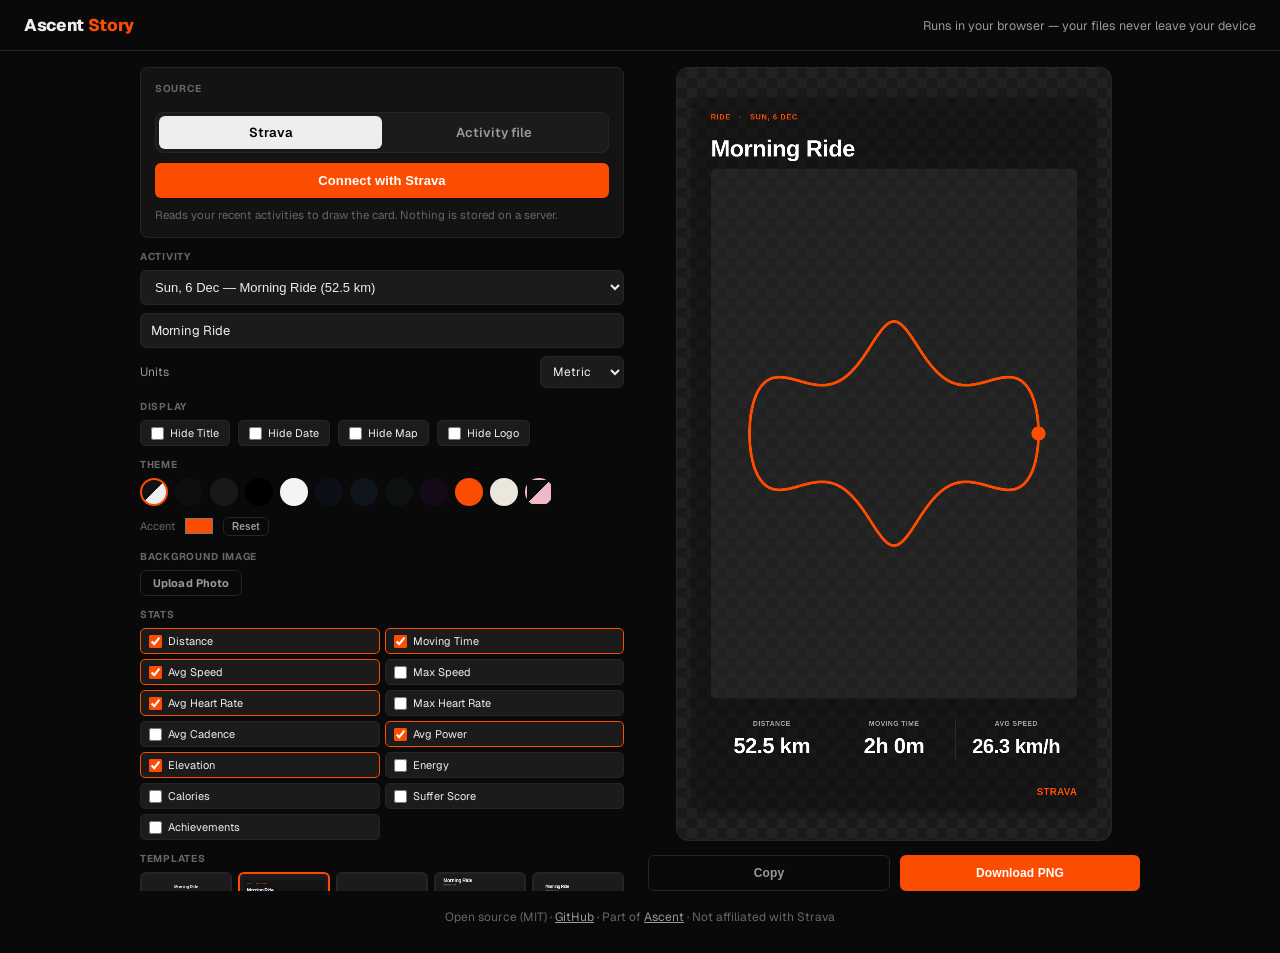
==== index.html @ eac6b44d "Ascent Story: the Ascent story card as a standalone app Pick a Strava activity or drop a GPX/FIT fil" ====
<!DOCTYPE html>
<html lang="en">
<head>
  <meta charset="UTF-8">
  <meta name="viewport" content="width=device-width, initial-scale=1.0">
  <title>Ascent Story</title>
  <meta name="description" content="Turn a Strava activity or a GPX/FIT file into a 1080×1920 story image. Runs in your browser.">
  <meta name="theme-color" content="#090909">
  <link rel="icon" href="/icon.svg" type="image/svg+xml">
  <link rel="preconnect" href="https://fonts.googleapis.com">
  <link rel="preconnect" href="https://fonts.gstatic.com" crossorigin>
  <link rel="stylesheet" href="https://fonts.googleapis.com/css2?family=Geist:wght@400;500;600;700;800&display=swap">
  <link rel="stylesheet" href="css/story.css">
  <link rel="stylesheet" href="css/style.css">
</head>
<body>

<header class="topbar">
  <div class="brand">Ascent <span>Story</span></div>
  <div class="tagline">Runs in your browser — your files never leave your device</div>
</header>

<div class="modal-overlay open page" id="storyModal">
  <div class="modal" style="max-width:1000px;">
    <div class="modal-body">
      <div class="modal-left">

        <div class="src">
          <div class="picker-label">Source</div>
          <div class="seg" role="tablist">
            <button type="button" class="seg-btn active" data-src="strava" role="tab">Strava</button>
            <button type="button" class="seg-btn" data-src="file" role="tab">Activity file</button>
          </div>
          <div class="src-pane" data-pane="strava">
            <button class="btn btn-primary" id="connectBtn">Connect with Strava</button>
            <div class="src-row" id="stravaRow" hidden>
              <button class="btn btn-primary" id="stravaBtn">Load my activities</button>
              <button class="btn btn-ghost" id="logoutBtn">Disconnect</button>
            </div>
            <p class="src-note">Reads your recent activities to draw the card. Nothing is stored on a server.</p>
          </div>
          <div class="src-pane" data-pane="file" hidden>
            <label class="drop" id="dropZone" for="fileInput">Drop a <b>.gpx</b> or <b>.fit</b> file, or click to choose</label>
            <input type="file" id="fileInput" class="vis-hidden" accept=".gpx,.fit" multiple>
            <p class="src-note">Files are read in your browser and never uploaded.</p>
          </div>
          <div class="status" id="status"></div>
          <div class="error" id="error" role="alert"></div>
        </div>

        <div>
          <div class="picker-label">Activity</div>
          <select id="activityPicker" style="width:100%;background:var(--surface2);color:var(--text);border:1px solid var(--border);border-radius:6px;padding:8px 10px;font-size:13px;"></select>
          <input type="text" id="actName" class="text-in" placeholder="Activity name" aria-label="Activity name" maxlength="80">
          <div class="unit-row"><span>Units</span><select id="unitToggle" aria-label="Units"><option value="km">Metric</option><option value="mi">Imperial</option></select></div>
        </div>

        <div>
          <div class="picker-label">Display</div>
          <div style="display:flex;gap:8px;flex-wrap:wrap;">
            <label style="display:flex;align-items:center;gap:6px;font-size:11px;cursor:pointer;padding:5px 10px;background:var(--surface2);border-radius:5px;border:1px solid var(--border);" id="lbl-hideTitle">
              <input type="checkbox" id="chk-hideTitle" style="accent-color:var(--orange);"> Hide Title
            </label>
            <label style="display:flex;align-items:center;gap:6px;font-size:11px;cursor:pointer;padding:5px 10px;background:var(--surface2);border-radius:5px;border:1px solid var(--border);" id="lbl-hideDate">
              <input type="checkbox" id="chk-hideDate" style="accent-color:var(--orange);"> Hide Date
            </label>
            <label style="display:flex;align-items:center;gap:6px;font-size:11px;cursor:pointer;padding:5px 10px;background:var(--surface2);border-radius:5px;border:1px solid var(--border);" id="lbl-hideRoute">
              <input type="checkbox" id="chk-hideRoute" style="accent-color:var(--orange);"> Hide Map
            </label>
            <label style="display:flex;align-items:center;gap:6px;font-size:11px;cursor:pointer;padding:5px 10px;background:var(--surface2);border-radius:5px;border:1px solid var(--border);" id="lbl-hideLogo">
              <input type="checkbox" id="chk-hideLogo" style="accent-color:var(--orange);"> Hide Logo
            </label>
          </div>
        </div>

        <div>
          <div class="picker-label">Theme</div>
          <div style="display:flex;gap:7px;flex-wrap:wrap;align-items:center;" id="schemePicker"></div>
          <div style="display:flex;align-items:center;gap:8px;margin-top:8px;">
            <span style="font-size:11px;color:var(--muted);">Accent</span>
            <input type="color" id="accentColorPicker" value="#FC4C02" style="width:32px;height:24px;border:none;border-radius:4px;cursor:pointer;background:none;padding:0;">
            <button class="btn btn-ghost" id="accentReset" style="font-size:10px;padding:3px 8px;">Reset</button>
          </div>
        </div>

        <div>
          <div class="picker-label">Background Image</div>
          <div style="display:flex;gap:8px;align-items:center;flex-wrap:wrap;">
            <label class="btn btn-ghost" id="bgUploadBtn" for="bgImageInput" style="font-size:11px;padding:5px 12px;cursor:pointer;">Upload Photo</label>
            <input type="file" id="bgImageInput" accept="image/*" style="position:absolute;width:1px;height:1px;opacity:0;overflow:hidden;">
            <button class="btn btn-ghost" id="clearBgBtn" style="font-size:11px;padding:5px 10px;display:none">✕ Clear</button>
            <span id="bgImageName" style="font-size:11px;color:var(--muted);"></span>
          </div>
        </div>

        <div id="collageSettings" style="display:none">
          <div class="picker-label">Collage</div>
          <div style="display:flex;flex-direction:column;gap:12px;">
            <label style="font-size:11px;color:var(--muted);display:flex;flex-direction:column;gap:5px;">
              <span>Stickers to show: <b id="collageCountVal" style="color:var(--text);">30</b></span>
              <input type="range" id="collageCount" min="4" max="150" value="30" step="1" style="width:100%;accent-color:var(--orange);">
            </label>
            <label style="font-size:11px;color:var(--muted);display:flex;flex-direction:column;gap:5px;">
              <span>Minimum distance: <b id="collageMinVal" style="color:var(--text);">30 km</b></span>
              <input type="range" id="collageMin" min="0" max="100" value="30" step="5" style="width:100%;accent-color:var(--orange);">
            </label>
            <div style="font-size:10.5px;color:var(--muted);line-height:1.5;">Longest rides show first. Drag the dashed <b>“keep clear”</b> box on the preview to set where stickers won’t go.</div>
          </div>
        </div>

        <div>
          <div class="picker-label">Stats</div>
          <div style="display:grid;grid-template-columns:repeat(2,minmax(0,1fr));gap:5px;" id="statToggles"></div>
        </div>

        <div>
          <div class="picker-label">Templates</div>
          <div class="layout-grid" id="layoutPicker"></div>
        </div>
      </div>

      <div class="story-right">
        <div class="story-preview">
          <canvas id="storyCanvas" width="1080" height="1920"></canvas>
        </div>
        <div class="story-editor" id="storyHint" style="display:none">
          <div class="story-toolbar" id="customToolbar">
            <button type="button" data-act="smaller" title="Smaller">A−</button>
            <button type="button" data-act="bigger" title="Bigger">A+</button>
            <button type="button" data-act="fliph" title="Flip route horizontally">⇋</button>
            <button type="button" data-act="flipv" title="Flip route vertically">⇅</button>
            <button type="button" data-act="hide" title="Hide selected">Hide</button>
            <button type="button" data-act="resetone" title="Reset selected">Reset</button>
            <button type="button" class="btn btn-ghost" id="customReset" style="font-size:11px;padding:4px 10px;margin-left:auto;">Reset all</button>
          </div>
          <span class="story-hinttext">Tap an element to select it. Drag to move (snaps to centre &amp; edges) · drag the corner handles, scroll, or A−/A+ to resize.</span>
        </div>
        <div class="modal-actions">
          <button class="btn btn-ghost" id="copyBtn">Copy</button>
          <button class="btn btn-primary" id="shareStoryBtn" style="display:none">Share</button>
          <button class="btn btn-primary" id="downloadBtn">Download PNG</button>
        </div>
      </div>
    </div>
  </div>
</div>


<script src="js/utils.js"></script>
<script src="js/story-core.js"></script>
<script src="js/story-draw.js"></script>
<script src="js/story-layouts.js"></script>
<script src="js/story-ui.js"></script>
<script src="js/app.js"></script>
<footer class="foot">Open source (MIT) · <a href="https://github.com/doniwirawan/ascent-story">GitHub</a> · Part of <a href="https://ascent-analytics.doniwirawan.xyz/">Ascent</a> · Not affiliated with Strava</footer>
</body>
</html>
---- css/story.css ----
/* ══════════════════════════════════════════
   STORY MODAL
══════════════════════════════════════════ */

.modal-overlay {
  display: none;
  position: fixed;
  inset: 0;
  background: rgba(0, 0, 0, .88);
  z-index: 10000000; /* above the sidebar (9999999) so the modal isn't covered */
  align-items: center;
  justify-content: center;
  padding: 16px;
  backdrop-filter: blur(6px);
  -webkit-backdrop-filter: blur(6px);
}

.modal-overlay.open { display: flex; }

.modal {
  background: var(--surface);
  border: 1px solid var(--border);
  border-radius: 18px;
  padding: 22px;
  width: 100%;
  max-width: 860px;
  display: flex;
  flex-direction: column;
  gap: 14px;
  max-height: 95vh;
  max-height: 95dvh; /* dvh excludes the mobile address bar so content isn't cut off */
  overflow-y: auto;
  overflow-x: hidden;
  box-shadow: var(--shadow-md);
}

.modal-header {
  display: flex;
  justify-content: space-between;
  align-items: center;
  flex-shrink: 0;
  /* the whole .modal scrolls, so pin the header (and its ✕) to the top —
     negative margins bleed it over the modal padding so content can't show
     through above or beside it while scrolling */
  position: sticky;
  top: -22px; /* sticky pins to the padding box — pull up by the modal's padding so no content peeks above */
  z-index: 20;
  background: var(--surface);
  margin: -22px -22px 0;
  padding: 18px 22px 10px;
}

.modal-title { font-size: 14px; font-weight: 700; }

.modal-close {
  background: var(--surface2);
  border: 1px solid var(--border);
  color: var(--muted);
  font-size: 15px;
  cursor: pointer;
  width: 30px;
  height: 30px;
  border-radius: 50%;
  display: flex;
  align-items: center;
  justify-content: center;
  transition: background .15s, color .15s;
  line-height: 1;
}

.modal-close:hover { background: var(--surface3); color: var(--text); }

.modal-body {
  display: grid;
  grid-template-columns: minmax(0, 1fr) minmax(0, 1fr);
  gap: 16px;
  align-items: start;
}

/* let the story modal shrink to narrow viewports (flex-item min-width:auto
   would otherwise keep it as wide as its widest content) */
#storyModal .modal { min-width: 0; }

.modal-left { display: flex; flex-direction: column; gap: 12px; min-width: 0; }

.story-preview {
  width: 100%;
  aspect-ratio: 9/16;
  border-radius: 12px;
  overflow: hidden;
  background: repeating-conic-gradient(#222 0% 25%, #1a1a1a 0% 50%) 0 0/20px 20px;
  border: 1px solid var(--border);
}

.story-preview canvas { width: 100%; height: 100%; display: block; touch-action: none; }

.story-right { display: flex; flex-direction: column; gap: 10px; min-width: 0; }

/* Desktop: fixed header (close ✕) + fixed preview/actions on the right; only the
   options column on the left scrolls — so Download is always reachable. */
@media (min-width: 701px) {
  #storyModal .modal { overflow: hidden; }
  #storyModal .modal-body { flex: 1; min-height: 0; align-items: stretch; }
  #storyModal .modal-left { overflow-y: auto; min-height: 0; padding-right: 8px; }
  /* right column never scrolls — the preview shrinks to fill the space left
     over by the editor + action buttons */
  #storyModal .story-right { min-height: 0; overflow: hidden; }
  #storyModal .story-preview { flex: 1 1 0; min-height: 0; align-self: center; width: auto; height: auto; aspect-ratio: 9 / 16; margin: 0 auto; max-width: 100%; }
  #storyModal .story-editor { flex: 0 0 auto; }
  #storyModal .modal-actions { flex: 0 0 auto; padding-top: 4px; }
}
.story-editor {
  display: flex; flex-direction: column; gap: 8px;
  background: var(--surface2); border: 1px solid var(--border);
  border-radius: 8px; padding: 10px 12px;
}
.story-toolbar { display: flex; align-items: center; flex-wrap: wrap; gap: 6px; }
.story-toolbar button[data-act] {
  background: var(--surface3); border: 1px solid var(--border); color: var(--text);
  font-size: 13px; font-weight: 700; min-width: 38px; padding: 6px 10px;
  border-radius: 7px; cursor: pointer; transition: background .15s, border-color .15s;
}
.story-toolbar button[data-act]:hover { background: var(--orange); border-color: var(--orange); color: #fff; }
.story-toolbar button[data-act]:active { transform: scale(.95); }
.story-hinttext { font-size: 9px; color: var(--muted); line-height: 1.3; }

/* right-click menu for custom-layout elements */
.ctx-menu {
  display: none; position: fixed; z-index: 10000002;
  background: var(--surface); border: 1px solid var(--border);
  border-radius: 10px; padding: 5px; min-width: 150px;
  box-shadow: var(--shadow-md);
}
.ctx-menu button {
  display: block; width: 100%; text-align: left;
  background: none; border: none; color: var(--text);
  font-size: 13px; padding: 8px 12px; border-radius: 6px; cursor: pointer;
}
.ctx-menu button:hover { background: var(--surface3); }

.modal-actions { display: flex; gap: 10px; flex-shrink: 0; }
.modal-actions button { flex: 1; padding: 10px; }

.picker-label {
  font-size: 10px;
  font-weight: 700;
  letter-spacing: .07em;
  text-transform: uppercase;
  color: var(--muted);
  margin-bottom: 7px;
}

.color-swatch {
  width: 30px;
  height: 30px;
  border-radius: 50%;
  cursor: pointer;
  border: 2px solid transparent;
  transition: transform .15s, border-color .15s, box-shadow .15s;
  flex-shrink: 0;
}

.color-swatch:hover { transform: scale(1.12); }
.color-swatch.active { border-color: var(--orange); transform: scale(1.12); box-shadow: 0 0 0 2px var(--orange-dim); }

.layout-grid {
  display: grid;
  grid-template-columns: repeat(5, minmax(0, 1fr));
  gap: 6px;
}

.layout-btn {
  background: var(--surface2);
  border: 2px solid var(--border);
  border-radius: 6px;
  cursor: pointer;
  padding: 0;
  overflow: hidden;
  display: flex;
  flex-direction: column;
  align-items: center;
  gap: 3px;
  padding-bottom: 5px;
  transition: border-color .15s;
}

.layout-btn:hover { border-color: var(--muted); }
.layout-btn.active { border-color: var(--orange); }
.layout-btn canvas { width: 100%; display: block; }

.layout-btn span {
  font-size: 9px;
  font-weight: 700;
  letter-spacing: .04em;
  color: var(--muted);
  text-transform: uppercase;
}
---- css/style.css ----
/* Base tokens, reset and buttons (from Ascent), plus the start screen. */

:root {
  /* Brand */
  --orange: #FC4C02;
  --orange-dim: rgba(252, 76, 2, 0.09);
  --orange-mid: rgba(252, 76, 2, 0.35);
  --orange-glow: rgba(252, 76, 2, 0.14);

  /* Backgrounds */
  --bg: #090909;
  --surface: #131313;
  --surface2: #1b1b1b;
  --surface3: #222222;
  --surface4: #2b2b2b;

  /* Borders */
  --border: #252525;
  --border-hover: #353535;

  /* Text */
  --text: #eeeeee;
  --text-2: #999999;
  --text-3: #555555;
  --muted: #666666;
  --dim: #3a3a3a;

  /* Structure */
  --radius: 14px;
  --radius-sm: 8px;
  --radius-xs: 6px;
  --sidebar-w: 232px;
  --nav-h: 58px;

  /* Shadows */
  --shadow-sm: 0 1px 3px rgba(0, 0, 0, .6), 0 1px 2px rgba(0, 0, 0, .4);
  --shadow-md: 0 4px 16px rgba(0, 0, 0, .6), 0 2px 6px rgba(0, 0, 0, .3);
  --shadow-orange: 0 0 0 1px var(--orange-mid), 0 4px 20px var(--orange-glow);
}

*,
*::before,
*::after {
  margin: 0;
  padding: 0;
  box-sizing: border-box;
}

body {
  font-family: -apple-system, BlinkMacSystemFont, 'Inter', 'Segoe UI', sans-serif;
  background: var(--bg);
  color: var(--text);
  min-height: 100vh;
  -webkit-font-smoothing: antialiased;
  -moz-osx-font-smoothing: grayscale;
}

.btn {
  border: none;
  padding: 7px 16px;
  border-radius: var(--radius-xs);
  font-size: 12px;
  font-weight: 700;
  cursor: pointer;
  transition: opacity .15s, background .15s, border-color .15s, color .15s;
  letter-spacing: .01em;
  white-space: nowrap;
}

.btn-primary { background: var(--orange); color: #fff; }
.btn-primary:hover { opacity: .85; }
.btn-primary:disabled { opacity: .3; cursor: not-allowed; }

.btn-ghost {
  background: transparent;
  border: 1px solid var(--border);
  color: var(--text-2);
}

.btn-ghost:hover {
  border-color: var(--orange);
  color: var(--orange);
  background: var(--orange-dim);
}

/* ── page shell ── */
body { font-family: 'Geist', -apple-system, BlinkMacSystemFont, 'Segoe UI', sans-serif; background: var(--bg); }
.topbar { display: flex; align-items: center; justify-content: space-between; gap: 12px; padding: 14px 24px; border-bottom: 1px solid var(--border); }
.brand { font-weight: 800; font-size: 17px; letter-spacing: -.02em; }
.brand span { color: var(--orange); }
.tagline { color: var(--text-2); font-size: 12.5px; text-align: right; }
.foot { color: var(--muted); font-size: 12px; text-align: center; padding: 18px 16px 28px; }
.foot a { color: var(--text-2); }

/* the story editor is the page itself, not an overlay: controls scroll on the
   left, the preview and Download stay in view on the right */
#storyModal.page { position: static; display: block; background: none; padding: 16px 24px 0; backdrop-filter: none; -webkit-backdrop-filter: none; z-index: auto; }
#storyModal.page .modal { max-width: 1240px; margin: 0 auto; height: calc(100vh - 76px); height: calc(100dvh - 76px); max-height: none; background: none; border: none; box-shadow: none; border-radius: 0; padding: 0; }

/* source tabs */
.src { display: flex; flex-direction: column; gap: 10px; padding: 14px; border: 1px solid var(--border); border-radius: var(--radius-sm); background: var(--surface); }
.seg { display: grid; grid-template-columns: 1fr 1fr; background: var(--surface2); border: 1px solid var(--border); border-radius: 8px; padding: 3px; }
.seg-btn { background: none; border: none; color: var(--text-2); font: inherit; font-size: 13px; font-weight: 600; padding: 8px; border-radius: 6px; cursor: pointer; }
.seg-btn.active { background: var(--text); color: #000; }
.src-pane { display: flex; flex-direction: column; gap: 8px; }
.src-row { display: flex; gap: 8px; flex-wrap: wrap; }
.src-pane .btn { font-size: 13px; padding: 10px 16px; }
.src-note { color: var(--muted); font-size: 11.5px; line-height: 1.5; }
.drop { display: block; border: 1.5px dashed var(--border-hover); border-radius: var(--radius-sm); padding: 22px 12px; text-align: center; color: var(--text-2); font-size: 13px; cursor: pointer; transition: border-color .15s, background .15s; }
.drop:hover, .drop.over { border-color: var(--orange); background: var(--orange-dim); color: var(--text); }
.drop b { color: var(--orange); }
.status { color: var(--text-2); font-size: 12px; }
.status:empty, .error:empty { display: none; }
.error { color: #f87171; font-size: 12px; }
.text-in { width: 100%; margin-top: 8px; background: var(--surface2); color: var(--text); border: 1px solid var(--border); border-radius: 6px; padding: 8px 10px; font: inherit; font-size: 13px; }
.text-in:focus, .unit-row select:focus { outline: none; border-color: var(--orange); }
.unit-row { display: flex; align-items: center; justify-content: space-between; margin-top: 8px; font-size: 12px; color: var(--text-2); }
.unit-row select { background: var(--surface2); color: var(--text); border: 1px solid var(--border); border-radius: 6px; padding: 6px 8px; font: inherit; font-size: 12px; }
.vis-hidden { position: absolute; width: 1px; height: 1px; opacity: 0; overflow: hidden; }
[hidden] { display: none !important; }
@media (max-width: 700px) {
  .topbar { padding: 12px 16px; }
  .tagline { display: none; }
  #storyModal.page { padding: 12px 16px 0; }
  #storyModal.page .modal { height: auto; overflow: visible; }
  #storyModal.page .story-right { position: sticky; top: 0; z-index: 2; background: var(--bg); padding: 8px 0; }
}

/* ── story modal on phones (from Ascent responsive.css) ── */
@media (max-width: 700px) {
  .modal-overlay { padding: 0; align-items: flex-end; }

  .modal {
    border-radius: 18px 18px 0 0;
    max-height: 95vh;
    max-height: 92dvh; /* dvh keeps the action buttons on-screen above the address bar */
    padding: 14px 12px 20px;
  }

  /* sticky header sized to the mobile modal padding, with a bigger,
     higher-contrast close button that stays visible while scrolling */
  .modal-header {
    top: -14px; /* match the mobile modal padding (see story.css note) */
    margin: -14px -12px 0;
    padding: 12px 12px 10px;
    box-shadow: 0 8px 14px -12px rgba(0, 0, 0, .8);
  }
  .modal-close {
    width: 40px;
    height: 40px;
    font-size: 18px;
    background: var(--surface3);
    color: var(--text);
  }

  /* the Story modal fills the screen on mobile — no empty space above it */
  #storyModal .modal {
    max-height: 100vh;
    max-height: 100dvh;
    height: 100dvh;
    border-radius: 0;
  }

  .modal-body { grid-template-columns: minmax(0, 1fr); gap: 12px; }

  /* preview on top so edits are visible while scrolling the controls */
  .story-right { order: -1; position: static; }
  .story-preview {
    height: 42vh !important;
    height: 42dvh !important;
    width: auto !important;
    aspect-ratio: 9/16;
    margin: 0 auto;
  }

  .layout-grid { grid-template-columns: repeat(5, minmax(0, 1fr)); }
  .color-swatch { width: 26px; height: 26px; }
  .modal-actions { flex-direction: row; }
  #statToggles { grid-template-columns: 1fr 1fr !important; }
}

@media (max-width: 420px) {
  .layout-grid { grid-template-columns: repeat(4, minmax(0, 1fr)); }
  .story-preview { height: 38vh !important; height: 38dvh !important; }
}
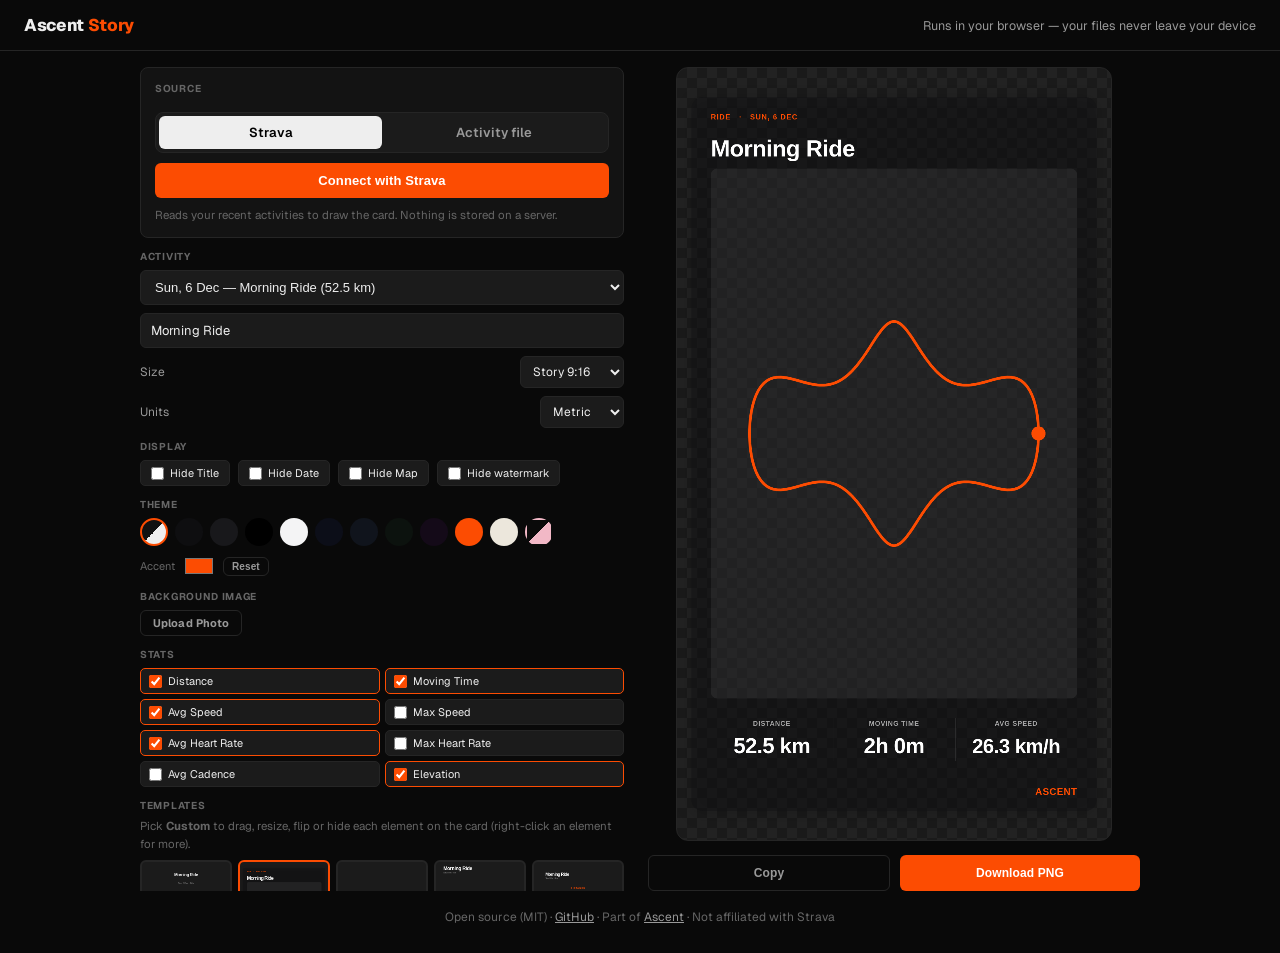
==== commit 775fc61d: "Image sizes, drop anywhere, analytics, cleaner cards for route files - Size picker: Story 9:16, Port" ====
--- a/index.html
+++ b/index.html
@@ -1,10 +1,18 @@
 <!DOCTYPE html>
 <html lang="en">
 <head>
+  <!-- Google tag (gtag.js) -->
+  <script async src="https://www.googletagmanager.com/gtag/js?id=G-Y4VRDE800Q"></script>
+  <script>
+    window.dataLayer = window.dataLayer || [];
+    function gtag(){dataLayer.push(arguments);}
+    gtag('js', new Date());
+    gtag('config', 'G-Y4VRDE800Q');
+  </script>
   <meta charset="UTF-8">
   <meta name="viewport" content="width=device-width, initial-scale=1.0">
   <title>Ascent Story</title>
-  <meta name="description" content="Turn a Strava activity or a GPX/FIT file into a 1080×1920 story image. Runs in your browser.">
+  <meta name="description" content="Turn any ride, run or hike into a share-ready Instagram story, post or square image. 35 templates — works with Strava, GPX and FIT, all in your browser.">
   <meta name="theme-color" content="#090909">
   <link rel="icon" href="/icon.svg" type="image/svg+xml">
   <link rel="preconnect" href="https://fonts.googleapis.com">
@@ -41,7 +49,7 @@
           </div>
           <div class="src-pane" data-pane="file" hidden>
             <label class="drop" id="dropZone" for="fileInput">Drop a <b>.gpx</b> or <b>.fit</b> file, or click to choose</label>
-            <input type="file" id="fileInput" class="vis-hidden" accept=".gpx,.fit" multiple>
+            <input type="file" id="fileInput" class="vis-hidden" accept=".gpx,.fit,application/gpx+xml,application/xml,text/xml,application/octet-stream" multiple>
             <p class="src-note">Files are read in your browser and never uploaded.</p>
           </div>
           <div class="status" id="status"></div>
@@ -52,6 +60,7 @@
           <div class="picker-label">Activity</div>
           <select id="activityPicker" style="width:100%;background:var(--surface2);color:var(--text);border:1px solid var(--border);border-radius:6px;padding:8px 10px;font-size:13px;"></select>
           <input type="text" id="actName" class="text-in" placeholder="Activity name" aria-label="Activity name" maxlength="80">
+          <div class="unit-row"><span>Size</span><select id="ratioPicker" aria-label="Image size"><option value="1920">Story 9:16</option><option value="1350">Portrait 4:5</option><option value="1080">Square 1:1</option></select></div>
           <div class="unit-row"><span>Units</span><select id="unitToggle" aria-label="Units"><option value="km">Metric</option><option value="mi">Imperial</option></select></div>
         </div>
 
@@ -68,7 +77,7 @@
               <input type="checkbox" id="chk-hideRoute" style="accent-color:var(--orange);"> Hide Map
             </label>
             <label style="display:flex;align-items:center;gap:6px;font-size:11px;cursor:pointer;padding:5px 10px;background:var(--surface2);border-radius:5px;border:1px solid var(--border);" id="lbl-hideLogo">
-              <input type="checkbox" id="chk-hideLogo" style="accent-color:var(--orange);"> Hide Logo
+              <input type="checkbox" id="chk-hideLogo" style="accent-color:var(--orange);"> Hide watermark
             </label>
           </div>
         </div>
@@ -115,6 +124,7 @@
 
         <div>
           <div class="picker-label">Templates</div>
+          <p class="src-note" style="margin:-2px 0 8px">Pick <b>Custom</b> to drag, resize, flip or hide each element on the card (right-click an element for more).</p>
           <div class="layout-grid" id="layoutPicker"></div>
         </div>
       </div>
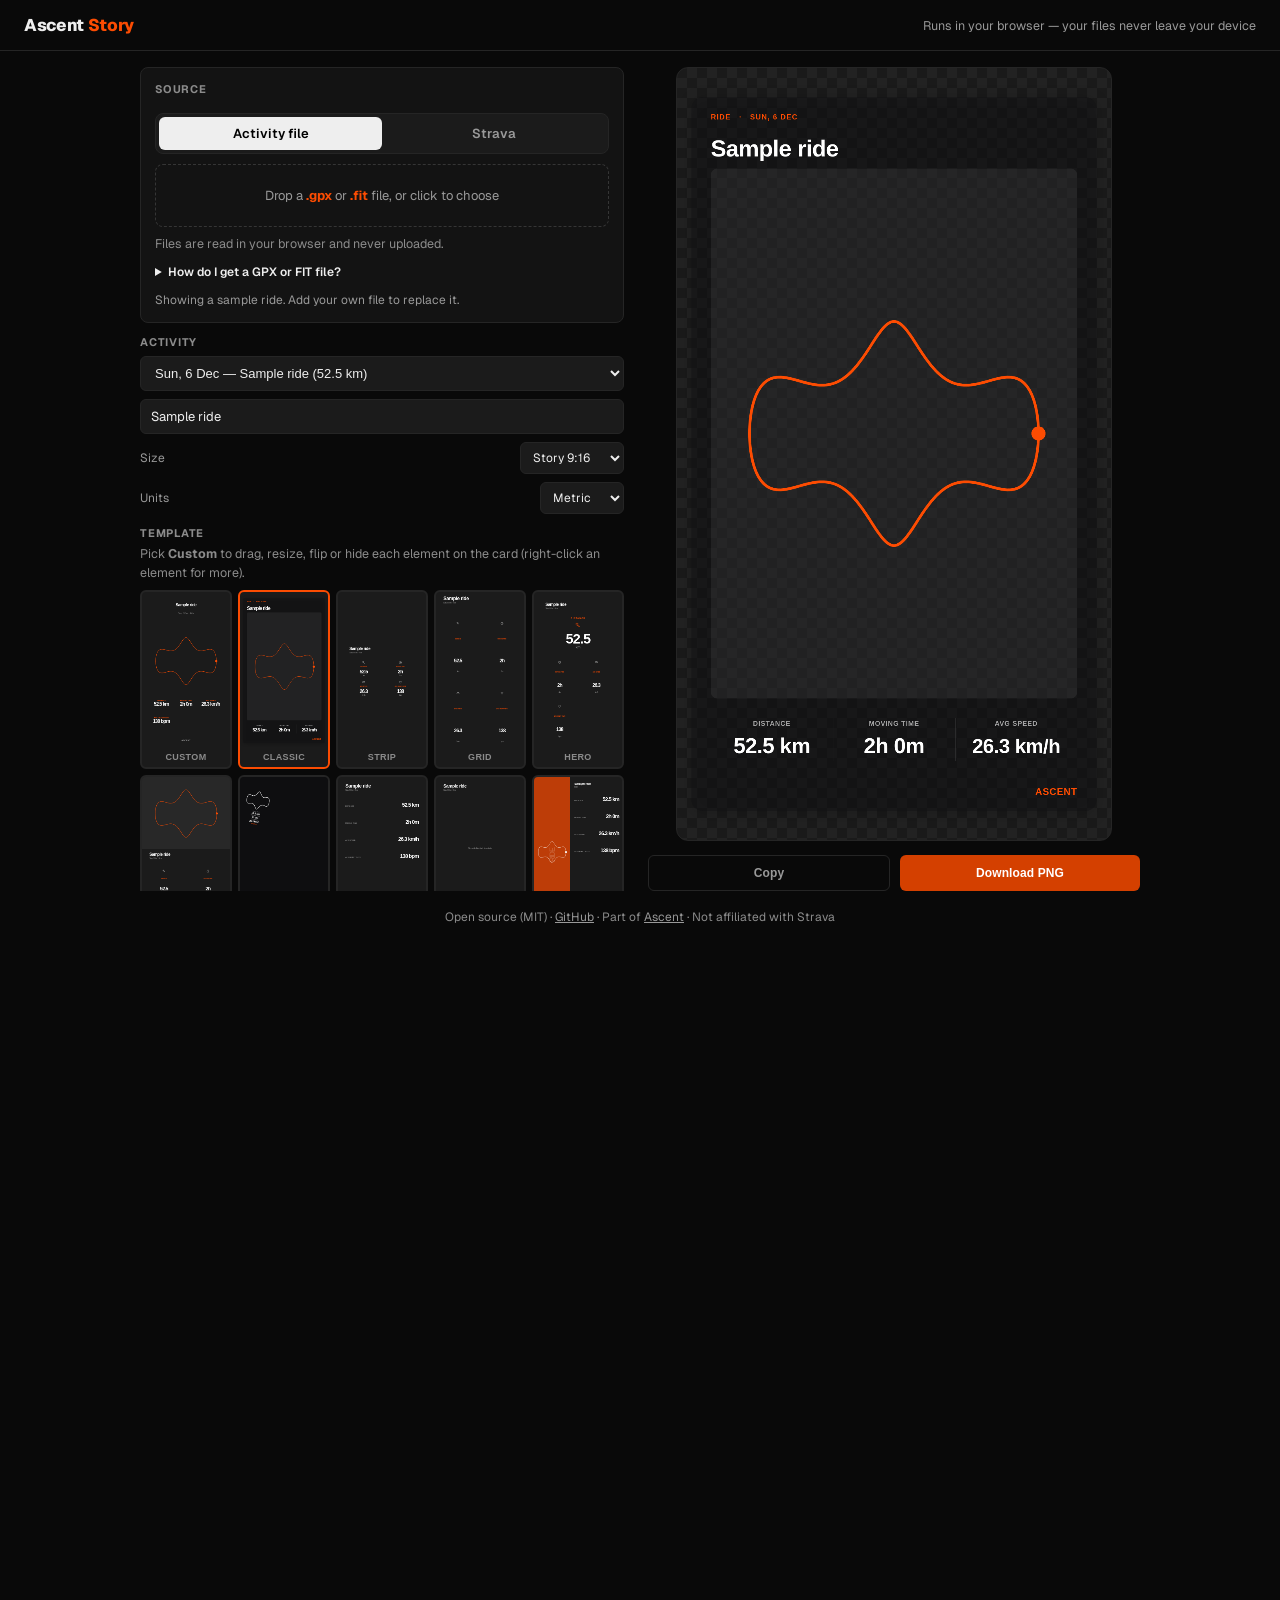
==== commit 26196e66: "8 new templates, templates up top, GPX help, share preview - Photo, Polaroid, Cover, Numbers, Climb," ====
--- a/index.html
+++ b/index.html
@@ -11,9 +11,19 @@
   </script>
   <meta charset="UTF-8">
   <meta name="viewport" content="width=device-width, initial-scale=1.0">
-  <title>Ascent Story</title>
-  <meta name="description" content="Turn any ride, run or hike into a share-ready Instagram story, post or square image. 35 templates — works with Strava, GPX and FIT, all in your browser.">
+  <title>Ascent Story — share-ready cards for your rides and runs</title>
+  <meta name="description" content="Turn any ride, run or hike into a share-ready Instagram story, post or square image. 43 templates — works with Strava, GPX and FIT, all in your browser.">
   <meta name="theme-color" content="#090909">
+  <link rel="canonical" href="https://story.doniwirawan.xyz/">
+  <meta property="og:type" content="website">
+  <meta property="og:url" content="https://story.doniwirawan.xyz/">
+  <meta property="og:title" content="Ascent Story — share-ready cards for your rides and runs">
+  <meta property="og:description" content="Turn any ride, run or hike into an Instagram story, post or square image. 43 templates, your own photos and stats. Works with Strava, GPX and FIT, all in your browser.">
+  <meta property="og:image" content="https://story.doniwirawan.xyz/og.png">
+  <meta property="og:image:width" content="1200">
+  <meta property="og:image:height" content="630">
+  <meta name="twitter:card" content="summary_large_image">
+  <meta name="twitter:image" content="https://story.doniwirawan.xyz/og.png">
   <link rel="icon" href="/icon.svg" type="image/svg+xml">
   <link rel="preconnect" href="https://fonts.googleapis.com">
   <link rel="preconnect" href="https://fonts.gstatic.com" crossorigin>
@@ -36,8 +46,8 @@
         <div class="src">
           <div class="picker-label">Source</div>
           <div class="seg" role="tablist">
-            <button type="button" class="seg-btn active" data-src="strava" role="tab">Strava</button>
-            <button type="button" class="seg-btn" data-src="file" role="tab">Activity file</button>
+            <button type="button" class="seg-btn active" data-src="file" role="tab">Activity file</button>
+            <button type="button" class="seg-btn" data-src="strava" role="tab">Strava</button>
           </div>
           <div class="src-pane" data-pane="strava">
             <button class="btn btn-primary" id="connectBtn">Connect with Strava</button>
@@ -46,11 +56,21 @@
               <button class="btn btn-ghost" id="logoutBtn">Disconnect</button>
             </div>
             <p class="src-note">Reads your recent activities to draw the card. Nothing is stored on a server.</p>
+            <p class="src-note">Strava only lets a few athletes connect to a new app until it has been reviewed. If connecting fails, export the activity as a GPX file and use the Activity file tab.</p>
           </div>
           <div class="src-pane" data-pane="file" hidden>
             <label class="drop" id="dropZone" for="fileInput">Drop a <b>.gpx</b> or <b>.fit</b> file, or click to choose</label>
             <input type="file" id="fileInput" class="vis-hidden" accept=".gpx,.fit,application/gpx+xml,application/xml,text/xml,application/octet-stream" multiple>
             <p class="src-note">Files are read in your browser and never uploaded.</p>
+            <details class="howto">
+              <summary>How do I get a GPX or FIT file?</summary>
+              <ul>
+                <li><b>Strava</b> (on a computer): open the activity, click <b>⋯</b> on the left, then <b>Export GPX</b>.</li>
+                <li><b>Strava app</b>: you can't export from the phone app; open strava.com in your phone's browser and use the steps above.</li>
+                <li><b>Garmin Connect</b>: open the activity, click the gear icon, then <b>Export to GPX</b> or <b>Export Original</b> (a FIT file).</li>
+                <li><b>Wahoo, Coros, Huawei, Komoot…</b>: look for <b>Export</b> or <b>Share → GPX</b> on the activity.</li>
+              </ul>
+            </details>
           </div>
           <div class="status" id="status"></div>
           <div class="error" id="error" role="alert"></div>
@@ -62,6 +82,12 @@
           <input type="text" id="actName" class="text-in" placeholder="Activity name" aria-label="Activity name" maxlength="80">
           <div class="unit-row"><span>Size</span><select id="ratioPicker" aria-label="Image size"><option value="1920">Story 9:16</option><option value="1350">Portrait 4:5</option><option value="1080">Square 1:1</option></select></div>
           <div class="unit-row"><span>Units</span><select id="unitToggle" aria-label="Units"><option value="km">Metric</option><option value="mi">Imperial</option></select></div>
+        </div>
+
+        <div>
+          <div class="picker-label">Template</div>
+          <p class="src-note" style="margin:-2px 0 8px">Pick <b>Custom</b> to drag, resize, flip or hide each element on the card (right-click an element for more).</p>
+          <div class="layout-grid" id="layoutPicker"></div>
         </div>
 
         <div>
@@ -122,11 +148,6 @@
           <div style="display:grid;grid-template-columns:repeat(2,minmax(0,1fr));gap:5px;" id="statToggles"></div>
         </div>
 
-        <div>
-          <div class="picker-label">Templates</div>
-          <p class="src-note" style="margin:-2px 0 8px">Pick <b>Custom</b> to drag, resize, flip or hide each element on the card (right-click an element for more).</p>
-          <div class="layout-grid" id="layoutPicker"></div>
-        </div>
       </div>
 
       <div class="story-right">
--- a/css/style.css
+++ b/css/style.css
@@ -84,6 +84,16 @@
 }
 
 /* ── page shell ── */
+/* AA contrast: hints on the dark surfaces, and white text on the primary button */
+:root { --muted: #8b8b8b; }
+.btn-primary { background: #d44000; }
+.btn-primary:hover { background: #b83800; opacity: 1; }
+/* readable small text */
+.picker-label { font-size: 11px; }
+.story-hinttext { font-size: 11px; }
+.story-toolbar button[data-act]:hover { background: #d44000; border-color: #d44000; }
+#accentReset { font-size: 11px !important; }
+#collageSettings div[style*="10.5px"] { font-size: 12px !important; }
 body { font-family: 'Geist', -apple-system, BlinkMacSystemFont, 'Segoe UI', sans-serif; background: var(--bg); }
 .topbar { display: flex; align-items: center; justify-content: space-between; gap: 12px; padding: 14px 24px; border-bottom: 1px solid var(--border); }
 .brand { font-weight: 800; font-size: 17px; letter-spacing: -.02em; }
@@ -96,6 +106,18 @@
    left, the preview and Download stay in view on the right */
 #storyModal.page { position: static; display: block; background: none; padding: 16px 24px 0; backdrop-filter: none; -webkit-backdrop-filter: none; z-index: auto; }
 #storyModal.page .modal { max-width: 1240px; margin: 0 auto; height: calc(100vh - 76px); height: calc(100dvh - 76px); max-height: none; background: none; border: none; box-shadow: none; border-radius: 0; padding: 0; }
+
+/* GPX / FIT export help */
+.howto { font-size: 12px; color: var(--text-2); }
+.howto summary { cursor: pointer; color: var(--text); font-weight: 600; padding: 2px 0; }
+.howto summary:hover { color: var(--orange); }
+.howto ul { margin: 8px 0 2px 18px; display: grid; gap: 6px; line-height: 1.5; }
+.howto b { color: var(--text); font-weight: 600; }
+
+/* themed browser surfaces */
+::selection { background: var(--orange-mid); color: #fff; }
+:focus-visible { outline: 2px solid var(--orange); outline-offset: 2px; }
+input, select { accent-color: var(--orange); }
 
 /* source tabs */
 .src { display: flex; flex-direction: column; gap: 10px; padding: 14px; border: 1px solid var(--border); border-radius: var(--radius-sm); background: var(--surface); }
@@ -105,7 +127,7 @@
 .src-pane { display: flex; flex-direction: column; gap: 8px; }
 .src-row { display: flex; gap: 8px; flex-wrap: wrap; }
 .src-pane .btn { font-size: 13px; padding: 10px 16px; }
-.src-note { color: var(--muted); font-size: 11.5px; line-height: 1.5; }
+.src-note { color: var(--muted); font-size: 12.5px; line-height: 1.5; }
 .drop { display: block; border: 1.5px dashed var(--border-hover); border-radius: var(--radius-sm); padding: 22px 12px; text-align: center; color: var(--text-2); font-size: 13px; cursor: pointer; transition: border-color .15s, background .15s; }
 .drop:hover, .drop.over { border-color: var(--orange); background: var(--orange-dim); color: var(--text); }
 .drop b { color: var(--orange); }
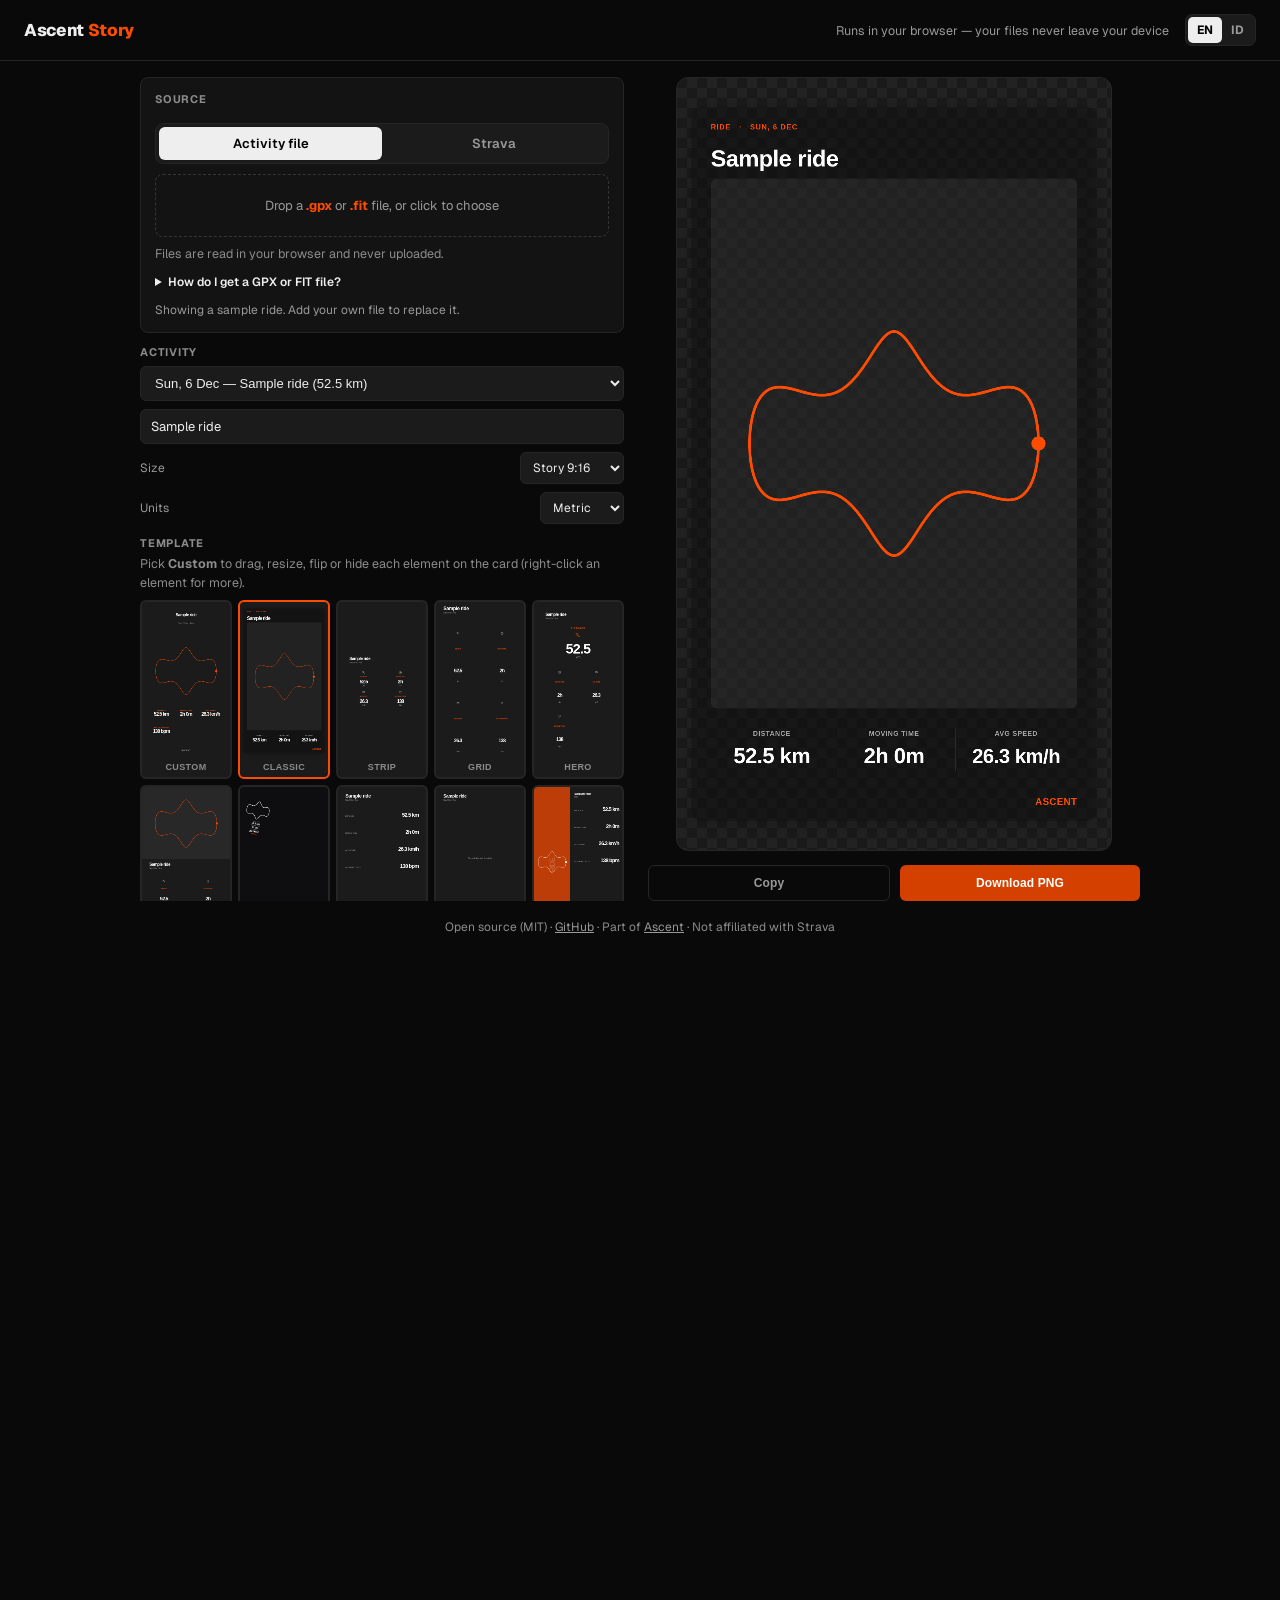
==== commit 8cb582f2: "English / Bahasa Indonesia switch Browser language picks the default and the choice is remembered. E" ====
--- a/index.html
+++ b/index.html
@@ -35,7 +35,10 @@
 
 <header class="topbar">
   <div class="brand">Ascent <span>Story</span></div>
-  <div class="tagline">Runs in your browser — your files never leave your device</div>
+  <div class="topbar-right">
+    <div class="tagline">Runs in your browser — your files never leave your device</div>
+    <div class="lang" role="group" aria-label="Language"><button type="button" class="lang-btn" data-lang="en">EN</button><button type="button" class="lang-btn" data-lang="id">ID</button></div>
+  </div>
 </header>
 
 <div class="modal-overlay open page" id="storyModal">
@@ -59,12 +62,12 @@
             <p class="src-note">Strava only lets a few athletes connect to a new app until it has been reviewed. If connecting fails, export the activity as a GPX file and use the Activity file tab.</p>
           </div>
           <div class="src-pane" data-pane="file" hidden>
-            <label class="drop" id="dropZone" for="fileInput">Drop a <b>.gpx</b> or <b>.fit</b> file, or click to choose</label>
+            <label class="drop" id="dropZone" for="fileInput" data-i18n-html="dropZone">Drop a <b>.gpx</b> or <b>.fit</b> file, or click to choose</label>
             <input type="file" id="fileInput" class="vis-hidden" accept=".gpx,.fit,application/gpx+xml,application/xml,text/xml,application/octet-stream" multiple>
             <p class="src-note">Files are read in your browser and never uploaded.</p>
             <details class="howto">
               <summary>How do I get a GPX or FIT file?</summary>
-              <ul>
+              <ul data-i18n-html="howtoList">
                 <li><b>Strava</b> (on a computer): open the activity, click <b>⋯</b> on the left, then <b>Export GPX</b>.</li>
                 <li><b>Strava app</b>: you can't export from the phone app; open strava.com in your phone's browser and use the steps above.</li>
                 <li><b>Garmin Connect</b>: open the activity, click the gear icon, then <b>Export to GPX</b> or <b>Export Original</b> (a FIT file).</li>
@@ -86,7 +89,7 @@
 
         <div>
           <div class="picker-label">Template</div>
-          <p class="src-note" style="margin:-2px 0 8px">Pick <b>Custom</b> to drag, resize, flip or hide each element on the card (right-click an element for more).</p>
+          <p class="src-note" style="margin:-2px 0 8px" data-i18n-html="templateHint">Pick <b>Custom</b> to drag, resize, flip or hide each element on the card (right-click an element for more).</p>
           <div class="layout-grid" id="layoutPicker"></div>
         </div>
 
@@ -139,7 +142,7 @@
               <span>Minimum distance: <b id="collageMinVal" style="color:var(--text);">30 km</b></span>
               <input type="range" id="collageMin" min="0" max="100" value="30" step="5" style="width:100%;accent-color:var(--orange);">
             </label>
-            <div style="font-size:10.5px;color:var(--muted);line-height:1.5;">Longest rides show first. Drag the dashed <b>“keep clear”</b> box on the preview to set where stickers won’t go.</div>
+            <div style="font-size:10.5px;color:var(--muted);line-height:1.5;" data-i18n-html="collageHint">Longest rides show first. Drag the dashed <b>“keep clear”</b> box on the preview to set where stickers won’t go.</div>
           </div>
         </div>
 
@@ -177,12 +180,13 @@
 </div>
 
 
+<script src="js/i18n.js"></script>
 <script src="js/utils.js"></script>
 <script src="js/story-core.js"></script>
 <script src="js/story-draw.js"></script>
 <script src="js/story-layouts.js"></script>
 <script src="js/story-ui.js"></script>
 <script src="js/app.js"></script>
-<footer class="foot">Open source (MIT) · <a href="https://github.com/doniwirawan/ascent-story">GitHub</a> · Part of <a href="https://ascent-analytics.doniwirawan.xyz/">Ascent</a> · Not affiliated with Strava</footer>
+<footer class="foot" data-i18n-html="footer">Open source (MIT) · <a href="https://github.com/doniwirawan/ascent-story">GitHub</a> · Part of <a href="https://ascent-analytics.doniwirawan.xyz/">Ascent</a> · Not affiliated with Strava</footer>
 </body>
 </html>
--- a/css/style.css
+++ b/css/style.css
@@ -99,6 +99,11 @@
 .brand { font-weight: 800; font-size: 17px; letter-spacing: -.02em; }
 .brand span { color: var(--orange); }
 .tagline { color: var(--text-2); font-size: 12.5px; text-align: right; }
+.topbar-right { display: flex; align-items: center; gap: 16px; }
+.lang { display: flex; background: var(--surface2); border: 1px solid var(--border); border-radius: 7px; padding: 2px; }
+.lang-btn { background: none; border: none; color: var(--text-2); font: inherit; font-size: 12px; font-weight: 700; padding: 5px 9px; border-radius: 5px; cursor: pointer; }
+.lang-btn:hover { color: var(--text); }
+.lang-btn.active { background: var(--text); color: #000; }
 .foot { color: var(--muted); font-size: 12px; text-align: center; padding: 18px 16px 28px; }
 .foot a { color: var(--text-2); }
 
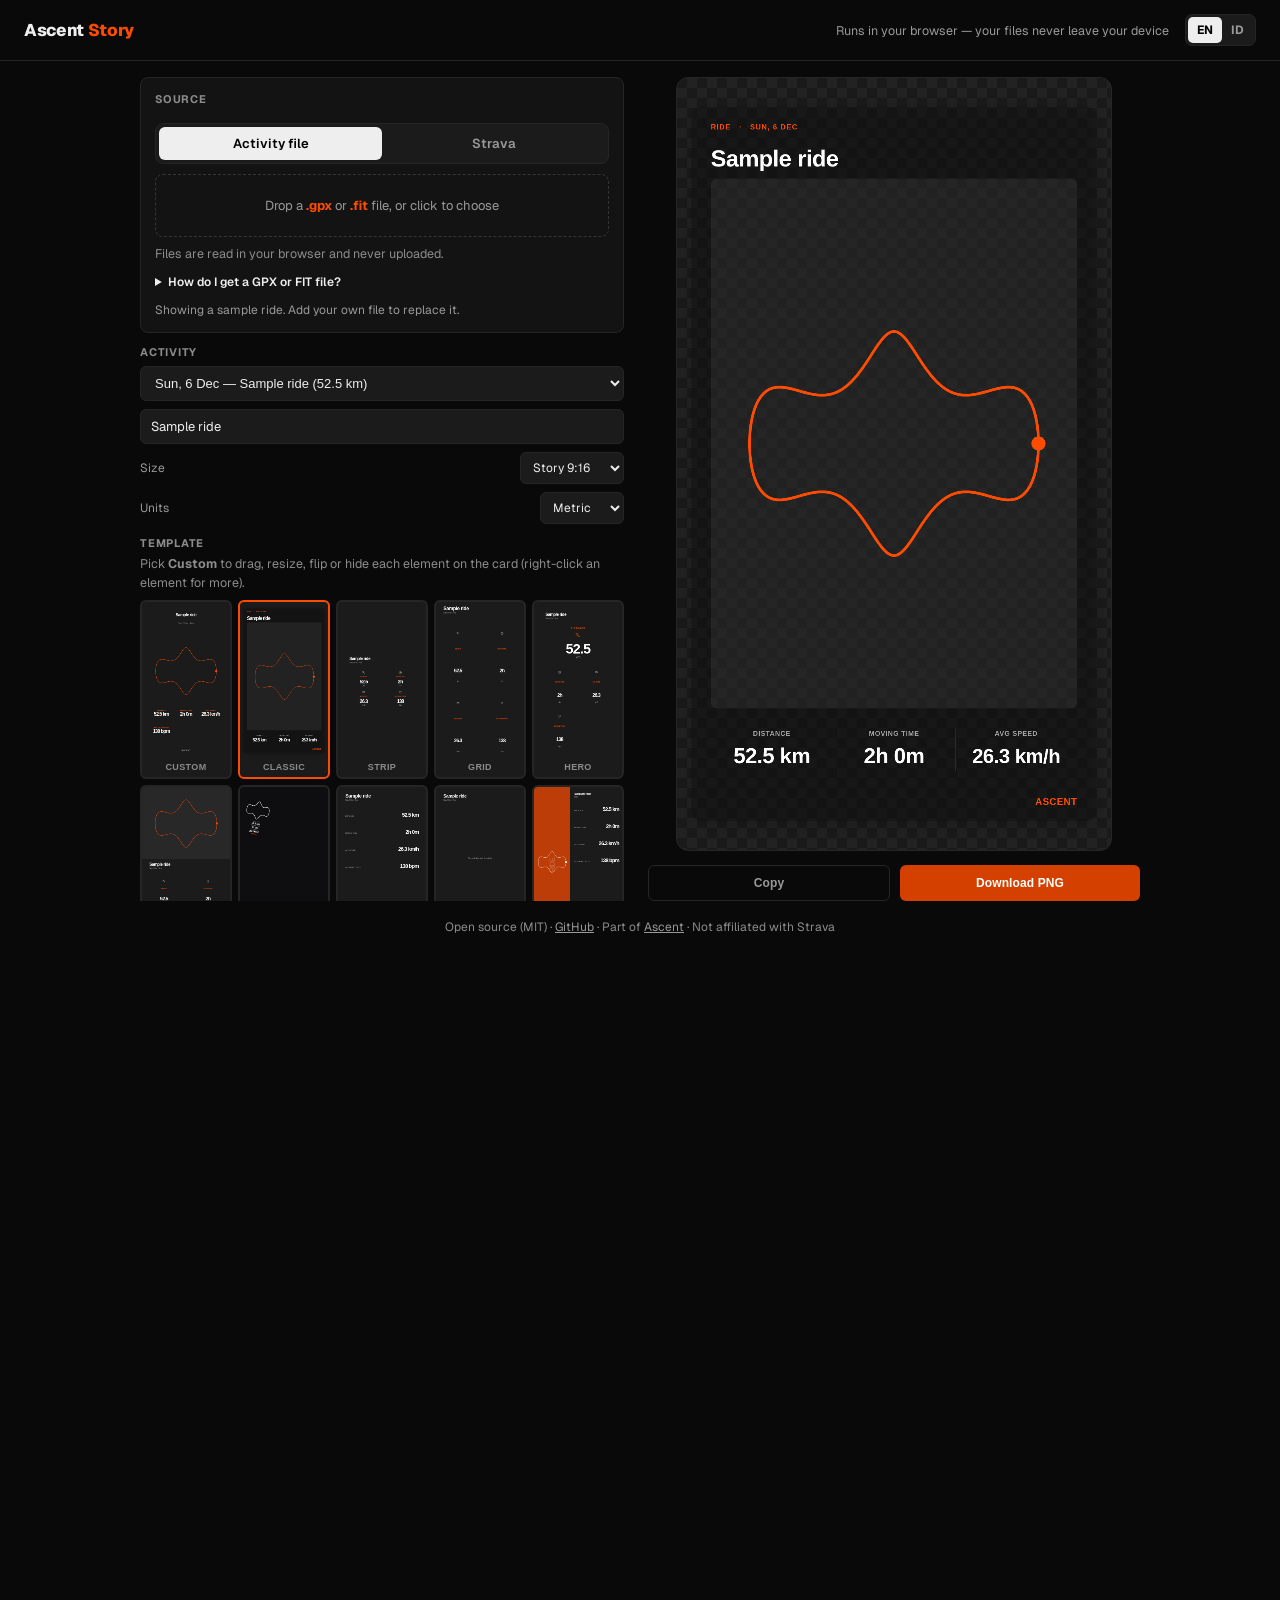
==== commit 02474ec1: "4 new templates: Board, Odometer, Logbook, Stamp Ported from Ascent's story-layouts.js, with the isP" ====
--- a/index.html
+++ b/index.html
@@ -12,13 +12,13 @@
   <meta charset="UTF-8">
   <meta name="viewport" content="width=device-width, initial-scale=1.0">
   <title>Ascent Story — share-ready cards for your rides and runs</title>
-  <meta name="description" content="Turn any ride, run or hike into a share-ready Instagram story, post or square image. 43 templates — works with Strava, GPX and FIT, all in your browser.">
+  <meta name="description" content="Turn any ride, run or hike into a share-ready Instagram story, post or square image. 47 templates — works with Strava, GPX and FIT, all in your browser.">
   <meta name="theme-color" content="#090909">
   <link rel="canonical" href="https://story.doniwirawan.xyz/">
   <meta property="og:type" content="website">
   <meta property="og:url" content="https://story.doniwirawan.xyz/">
   <meta property="og:title" content="Ascent Story — share-ready cards for your rides and runs">
-  <meta property="og:description" content="Turn any ride, run or hike into an Instagram story, post or square image. 43 templates, your own photos and stats. Works with Strava, GPX and FIT, all in your browser.">
+  <meta property="og:description" content="Turn any ride, run or hike into an Instagram story, post or square image. 47 templates, your own photos and stats. Works with Strava, GPX and FIT, all in your browser.">
   <meta property="og:image" content="https://story.doniwirawan.xyz/og.png">
   <meta property="og:image:width" content="1200">
   <meta property="og:image:height" content="630">
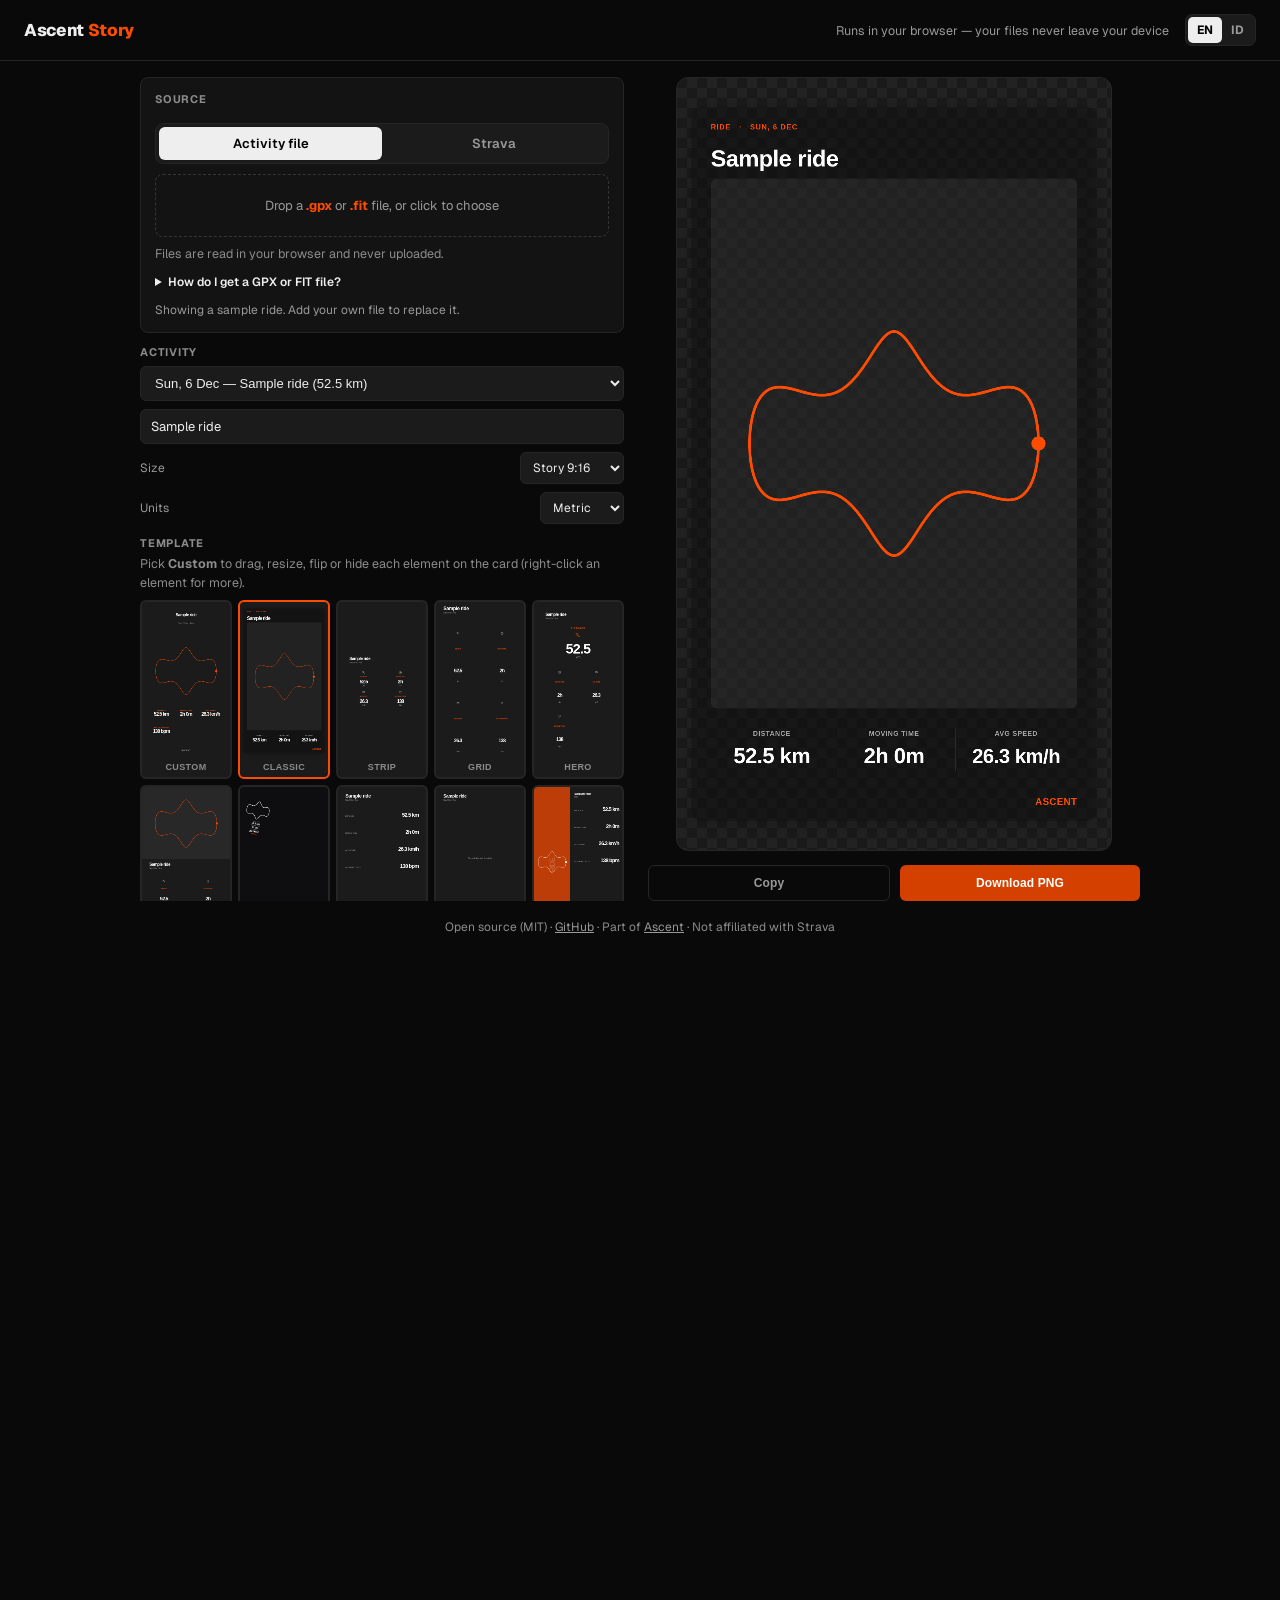
==== commit 0cbff32b: "4 more templates: Facts, Postcard, Label, Chrono Co-Authored-By: Claude Opus 5.5 <noreply@anthropic." ====
--- a/index.html
+++ b/index.html
@@ -12,13 +12,13 @@
   <meta charset="UTF-8">
   <meta name="viewport" content="width=device-width, initial-scale=1.0">
   <title>Ascent Story — share-ready cards for your rides and runs</title>
-  <meta name="description" content="Turn any ride, run or hike into a share-ready Instagram story, post or square image. 47 templates — works with Strava, GPX and FIT, all in your browser.">
+  <meta name="description" content="Turn any ride, run or hike into a share-ready Instagram story, post or square image. 51 templates — works with Strava, GPX and FIT, all in your browser.">
   <meta name="theme-color" content="#090909">
   <link rel="canonical" href="https://story.doniwirawan.xyz/">
   <meta property="og:type" content="website">
   <meta property="og:url" content="https://story.doniwirawan.xyz/">
   <meta property="og:title" content="Ascent Story — share-ready cards for your rides and runs">
-  <meta property="og:description" content="Turn any ride, run or hike into an Instagram story, post or square image. 47 templates, your own photos and stats. Works with Strava, GPX and FIT, all in your browser.">
+  <meta property="og:description" content="Turn any ride, run or hike into an Instagram story, post or square image. 51 templates, your own photos and stats. Works with Strava, GPX and FIT, all in your browser.">
   <meta property="og:image" content="https://story.doniwirawan.xyz/og.png">
   <meta property="og:image:width" content="1200">
   <meta property="og:image:height" content="630">
